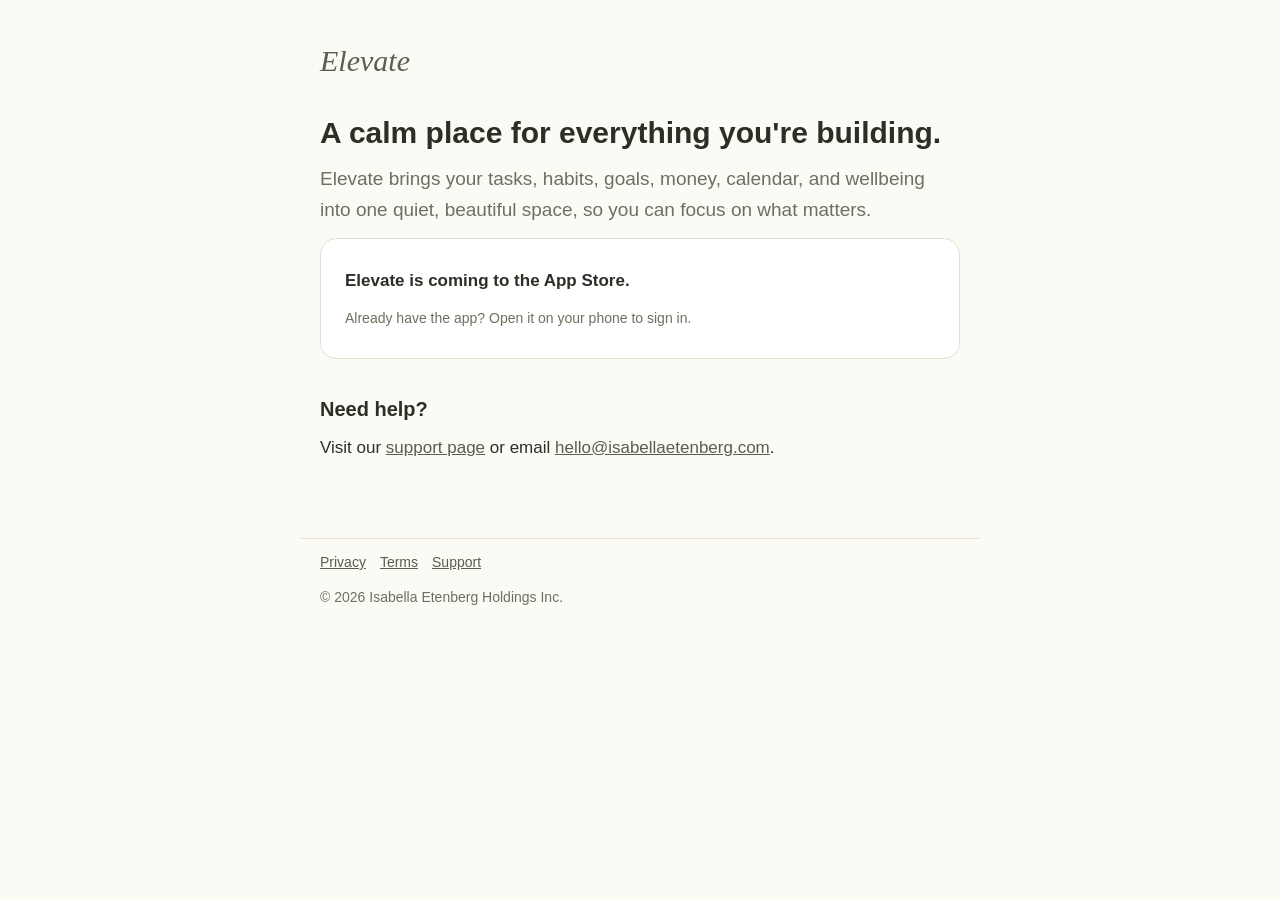
==== index.html @ 0112887d "Update Elevate site" ====
<!DOCTYPE html>
<html lang="en">
<head>
<meta charset="utf-8">
<meta name="viewport" content="width=device-width,initial-scale=1">
<title>Elevate</title>
<meta name="description" content="Elevate is a calm, all-in-one space for your tasks, goals, money, and wellbeing.">
<link rel="stylesheet" href="style.css">
</head>
<body>
<header><a class="brand" href="./">Elevate</a></header>
<main>
  <h1>A calm place for everything you're building.</h1>
  <p class="lede">Elevate brings your tasks, habits, goals, money, calendar, and wellbeing into one quiet, beautiful space, so you can focus on what matters.</p>
  <div class="card">
    <p><strong>Elevate is coming to the App Store.</strong></p>
    <p class="small" style="margin-bottom:0">Already have the app? Open it on your phone to sign in.</p>
  </div>
  <h2>Need help?</h2>
  <p>Visit our <a href="support.html">support page</a> or email <a href="mailto:hello@isabellaetenberg.com">hello@isabellaetenberg.com</a>.</p>
</main>
<footer>
  <a href="privacy.html">Privacy</a><a href="terms.html">Terms</a><a href="support.html">Support</a>
  <p style="margin-top:12px">&copy; 2026 Isabella Etenberg Holdings Inc.</p>
</footer>
</body>
</html>
---- style.css ----
:root {
  --cream: #FCFAF5;
  --card: #FFFFFF;
  --sage: #A3B18A;
  --forest: #55614A;
  --ink: #2B2F25;
  --muted: #6B7160;
  --border: #E3E0D5;
}
* { box-sizing: border-box; }
html { -webkit-text-size-adjust: 100%; }
body {
  margin: 0;
  background: var(--cream);
  color: var(--ink);
  font-family: -apple-system, BlinkMacSystemFont, "Segoe UI", Helvetica, Arial, sans-serif;
  font-size: 17px;
  line-height: 1.65;
}
a { color: var(--forest); }
header, main, footer { max-width: 680px; margin: 0 auto; padding: 0 20px; }
header { padding-top: 36px; }
.brand {
  font-family: Georgia, "Times New Roman", serif;
  font-style: italic;
  font-size: 30px;
  color: var(--forest);
  text-decoration: none;
}
main { padding-top: 28px; padding-bottom: 40px; }
h1 { font-size: 30px; line-height: 1.25; margin: 0 0 12px; }
h2 { font-size: 20px; margin: 34px 0 8px; }
p, li { margin: 0 0 12px; }
ul { padding-left: 22px; margin: 0 0 12px; }
.lede { font-size: 19px; color: var(--muted); }
.card {
  background: var(--card);
  border: 1px solid var(--border);
  border-radius: 16px;
  padding: 28px 24px;
  margin: 8px 0 24px;
}
.btn {
  display: inline-block;
  background: var(--sage);
  color: var(--ink);
  font-weight: 600;
  font-size: 16px;
  padding: 14px 28px;
  border: 0;
  border-radius: 10px;
  text-decoration: none;
  cursor: pointer;
  font-family: inherit;
}
.btn[disabled] { opacity: 0.6; cursor: default; }
label { display: block; font-size: 14px; color: var(--muted); margin: 16px 0 6px; }
input[type=password] {
  width: 100%;
  font-size: 17px;
  padding: 12px 14px;
  border: 1px solid var(--border);
  border-radius: 10px;
  background: #fff;
  font-family: inherit;
}
input[type=password]:focus { outline: 2px solid var(--sage); border-color: var(--sage); }
.msg { margin-top: 14px; font-size: 15px; }
.msg.err { color: #B5645A; }
.msg.ok { color: var(--forest); }
.small { font-size: 14px; color: var(--muted); }
footer { padding-top: 12px; padding-bottom: 48px; font-size: 14px; color: var(--muted); border-top: 1px solid var(--border); margin-top: 24px; }
footer a { margin-right: 14px; }
.hidden { display: none; }
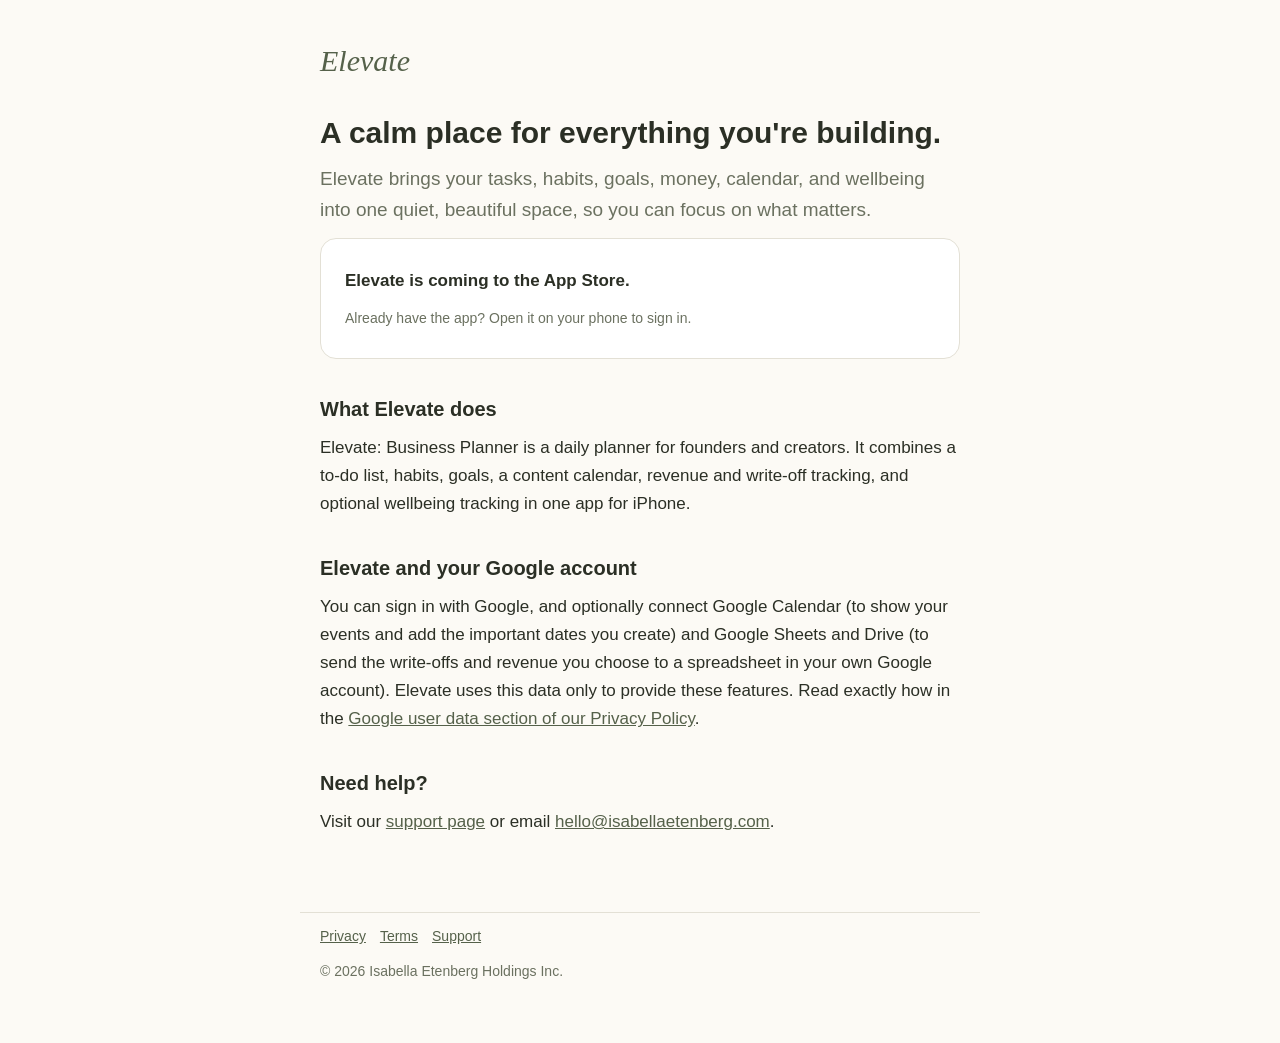
==== commit 671b4081: "Update Elevate site" ====
--- a/index.html
+++ b/index.html
@@ -16,6 +16,10 @@
     <p><strong>Elevate is coming to the App Store.</strong></p>
     <p class="small" style="margin-bottom:0">Already have the app? Open it on your phone to sign in.</p>
   </div>
+  <h2>What Elevate does</h2>
+  <p>Elevate: Business Planner is a daily planner for founders and creators. It combines a to-do list, habits, goals, a content calendar, revenue and write-off tracking, and optional wellbeing tracking in one app for iPhone.</p>
+  <h2>Elevate and your Google account</h2>
+  <p>You can sign in with Google, and optionally connect Google Calendar (to show your events and add the important dates you create) and Google Sheets and Drive (to send the write-offs and revenue you choose to a spreadsheet in your own Google account). Elevate uses this data only to provide these features. Read exactly how in the <a href="privacy.html#google-user-data">Google user data section of our Privacy Policy</a>.</p>
   <h2>Need help?</h2>
   <p>Visit our <a href="support.html">support page</a> or email <a href="mailto:hello@isabellaetenberg.com">hello@isabellaetenberg.com</a>.</p>
 </main>
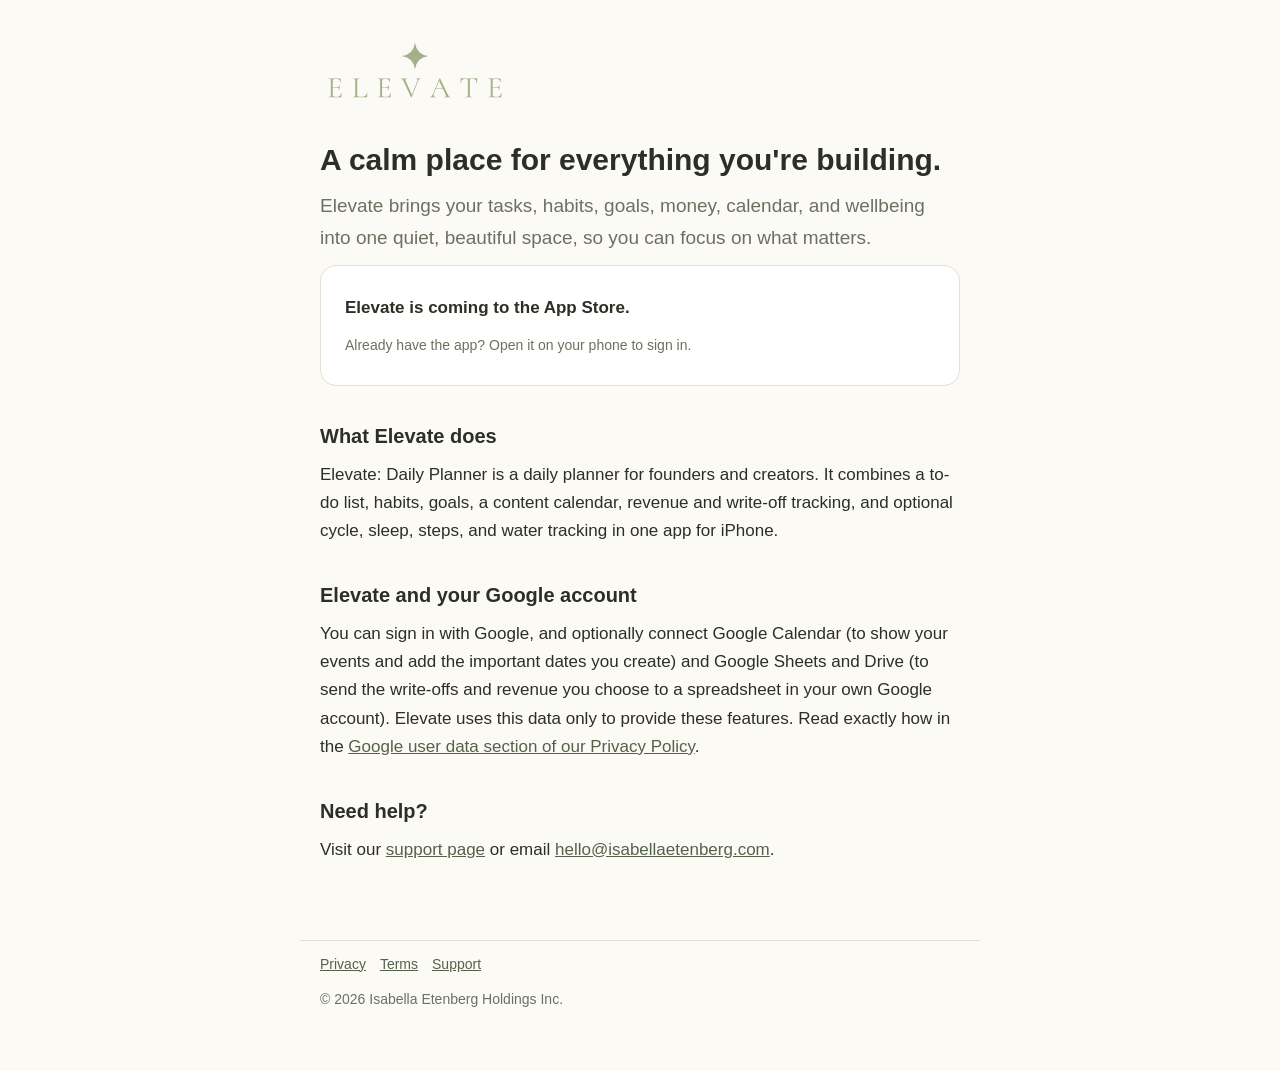
==== commit 3319d89e: "Update Elevate site" ====
--- a/index.html
+++ b/index.html
@@ -8,7 +8,7 @@
 <link rel="stylesheet" href="style.css">
 </head>
 <body>
-<header><a class="brand" href="./">Elevate</a></header>
+<header><a class="brand" href="./"><img src="logo.svg" alt="Elevate" width="190" height="68"></a></header>
 <main>
   <h1>A calm place for everything you're building.</h1>
   <p class="lede">Elevate brings your tasks, habits, goals, money, calendar, and wellbeing into one quiet, beautiful space, so you can focus on what matters.</p>
@@ -17,7 +17,7 @@
     <p class="small" style="margin-bottom:0">Already have the app? Open it on your phone to sign in.</p>
   </div>
   <h2>What Elevate does</h2>
-  <p>Elevate: Business Planner is a daily planner for founders and creators. It combines a to-do list, habits, goals, a content calendar, revenue and write-off tracking, and optional wellbeing tracking in one app for iPhone.</p>
+  <p>Elevate: Daily Planner is a daily planner for founders and creators. It combines a to-do list, habits, goals, a content calendar, revenue and write-off tracking, and optional cycle, sleep, steps, and water tracking in one app for iPhone.</p>
   <h2>Elevate and your Google account</h2>
   <p>You can sign in with Google, and optionally connect Google Calendar (to show your events and add the important dates you create) and Google Sheets and Drive (to send the write-offs and revenue you choose to a spreadsheet in your own Google account). Elevate uses this data only to provide these features. Read exactly how in the <a href="privacy.html#google-user-data">Google user data section of our Privacy Policy</a>.</p>
   <h2>Need help?</h2>
--- a/style.css
+++ b/style.css
@@ -21,12 +21,11 @@
 header, main, footer { max-width: 680px; margin: 0 auto; padding: 0 20px; }
 header { padding-top: 36px; }
 .brand {
-  font-family: Georgia, "Times New Roman", serif;
-  font-style: italic;
-  font-size: 30px;
-  color: var(--forest);
+  display: inline-block;
+  line-height: 0;
   text-decoration: none;
 }
+.brand img { display: block; height: auto; max-width: 190px; width: 100%; }
 main { padding-top: 28px; padding-bottom: 40px; }
 h1 { font-size: 30px; line-height: 1.25; margin: 0 0 12px; }
 h2 { font-size: 20px; margin: 34px 0 8px; }
